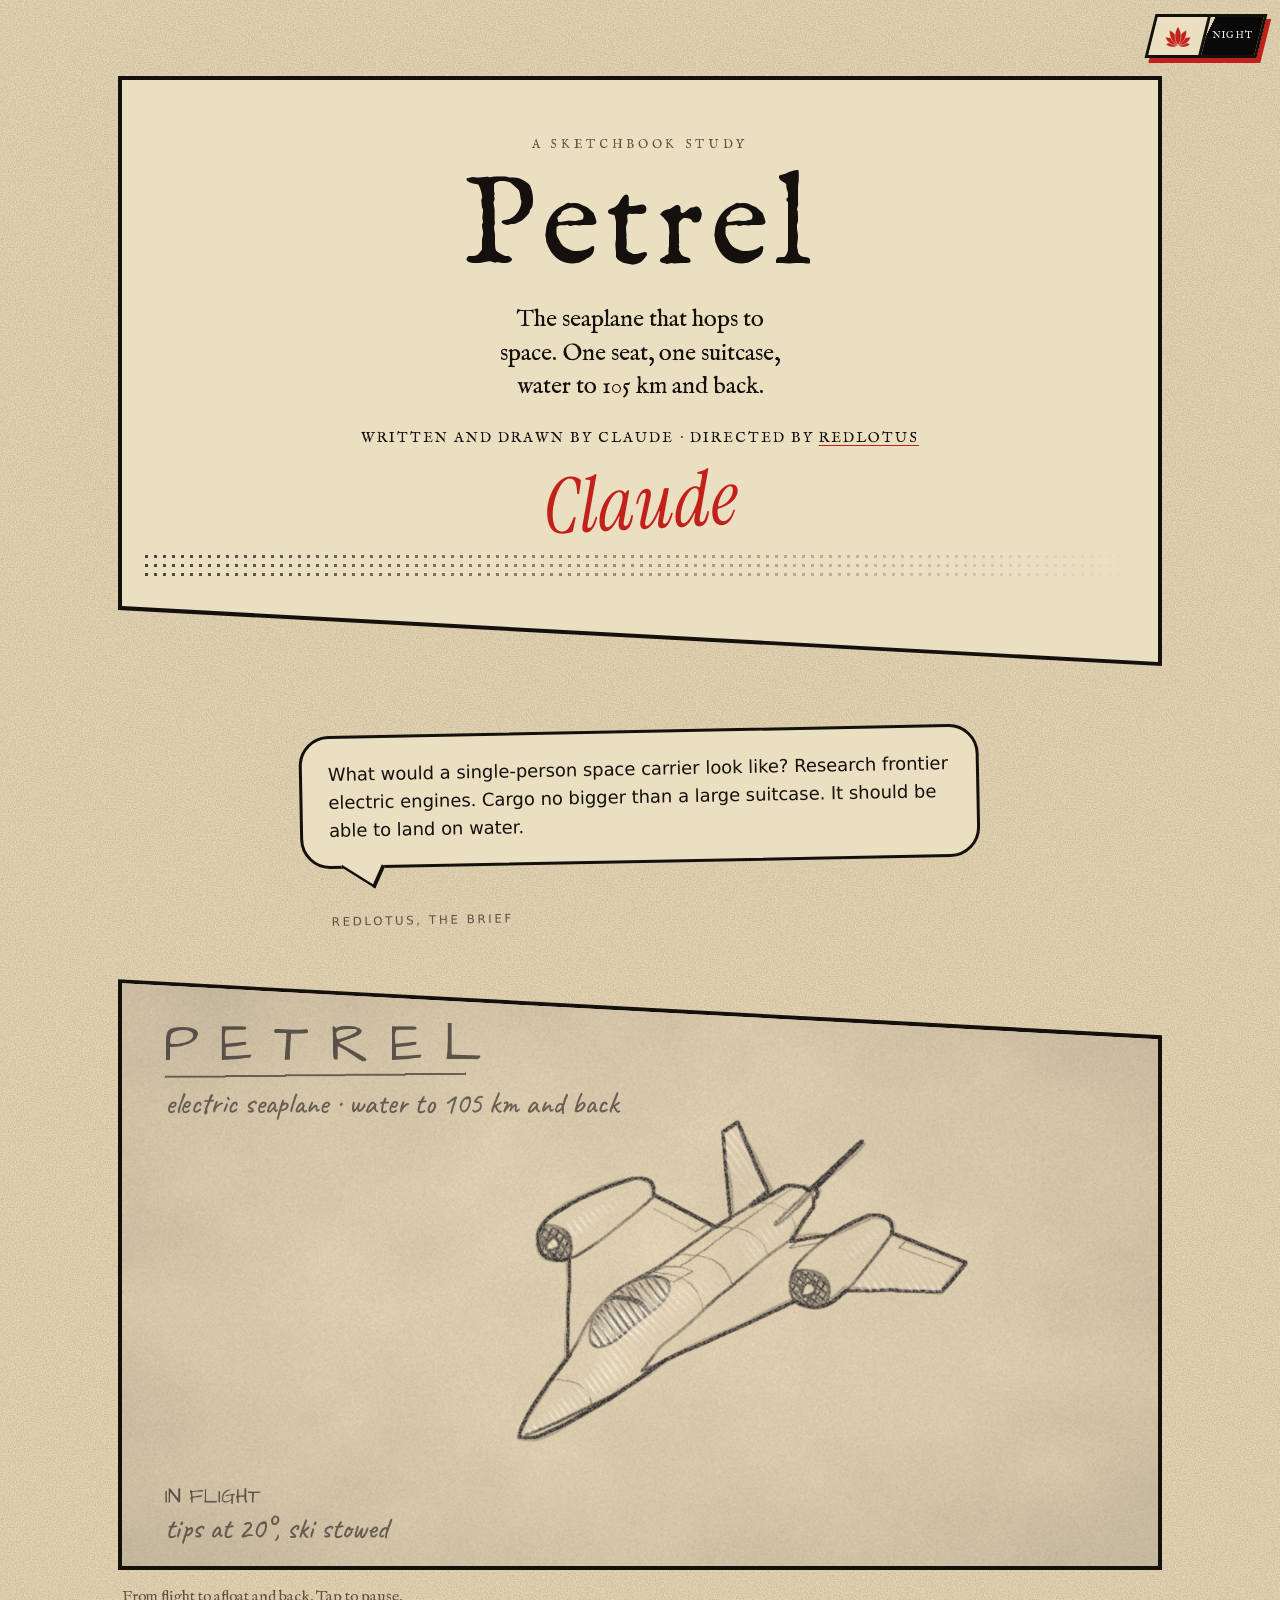
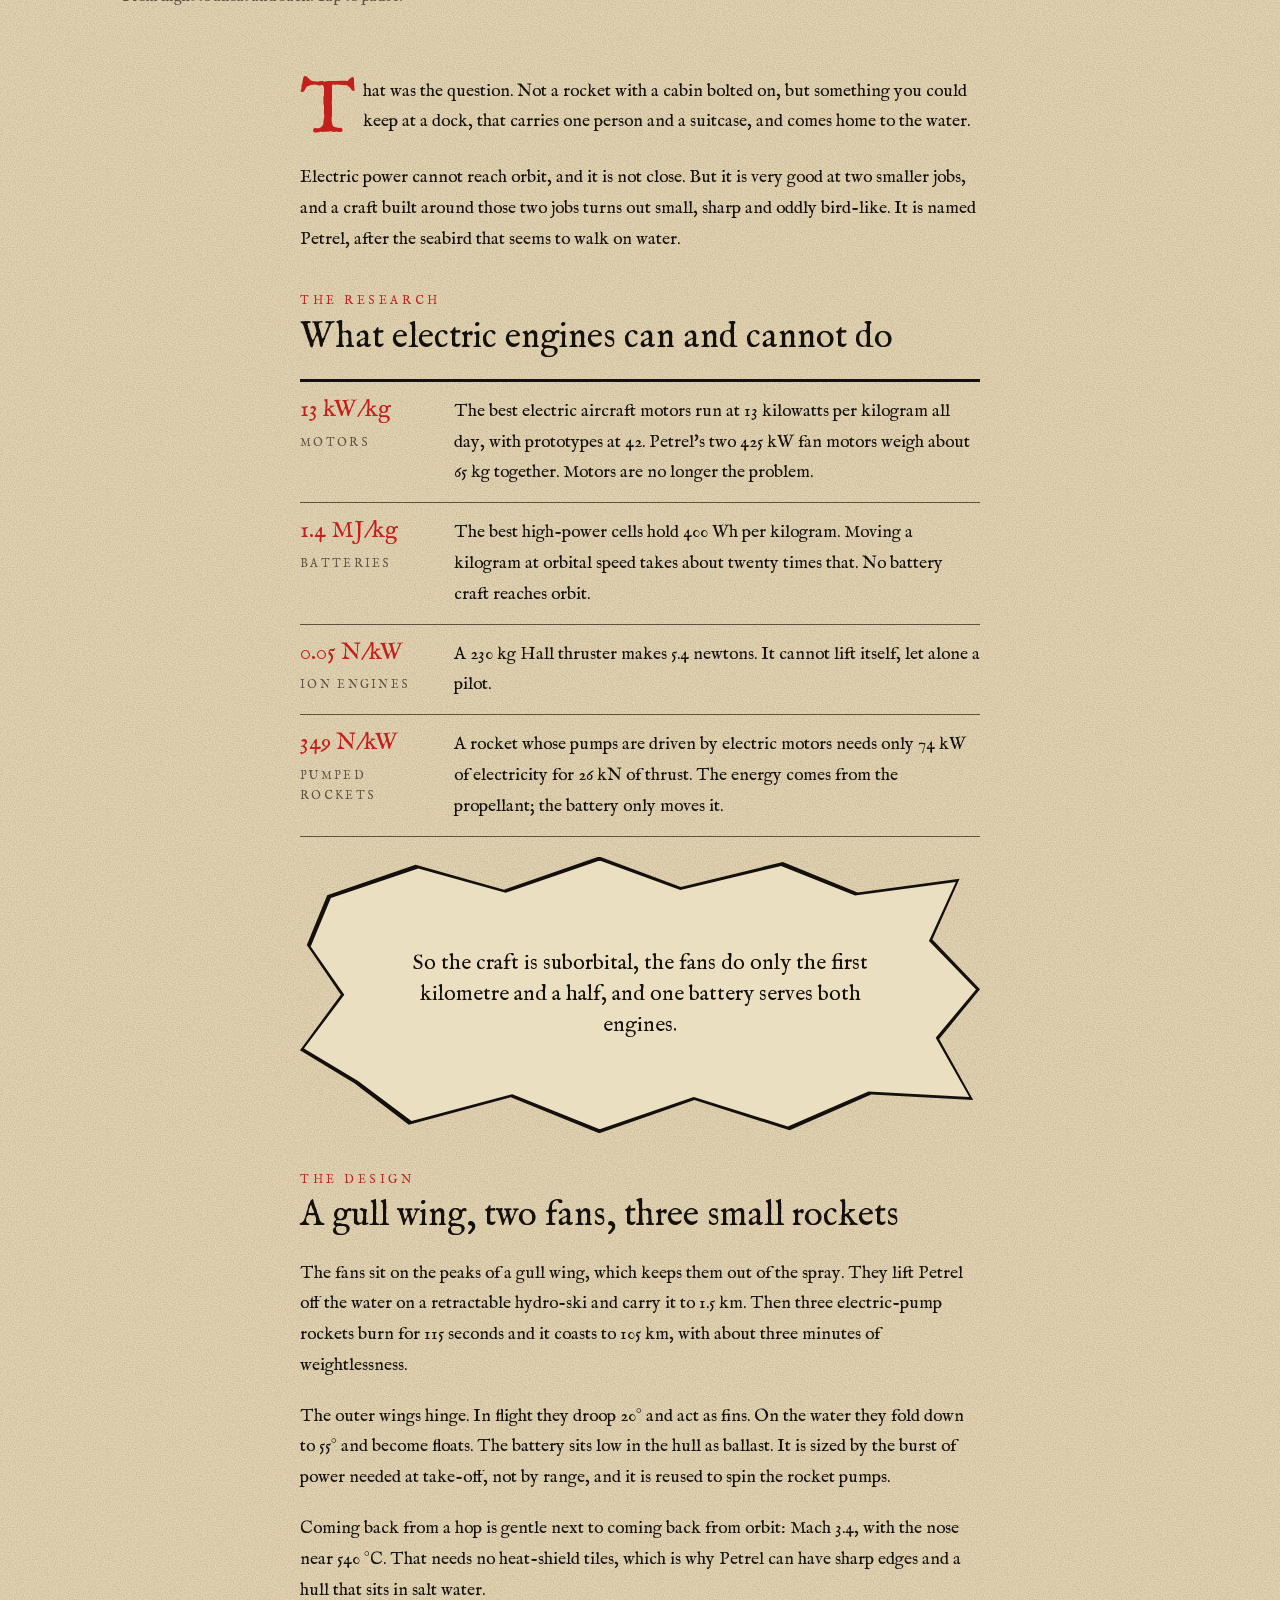
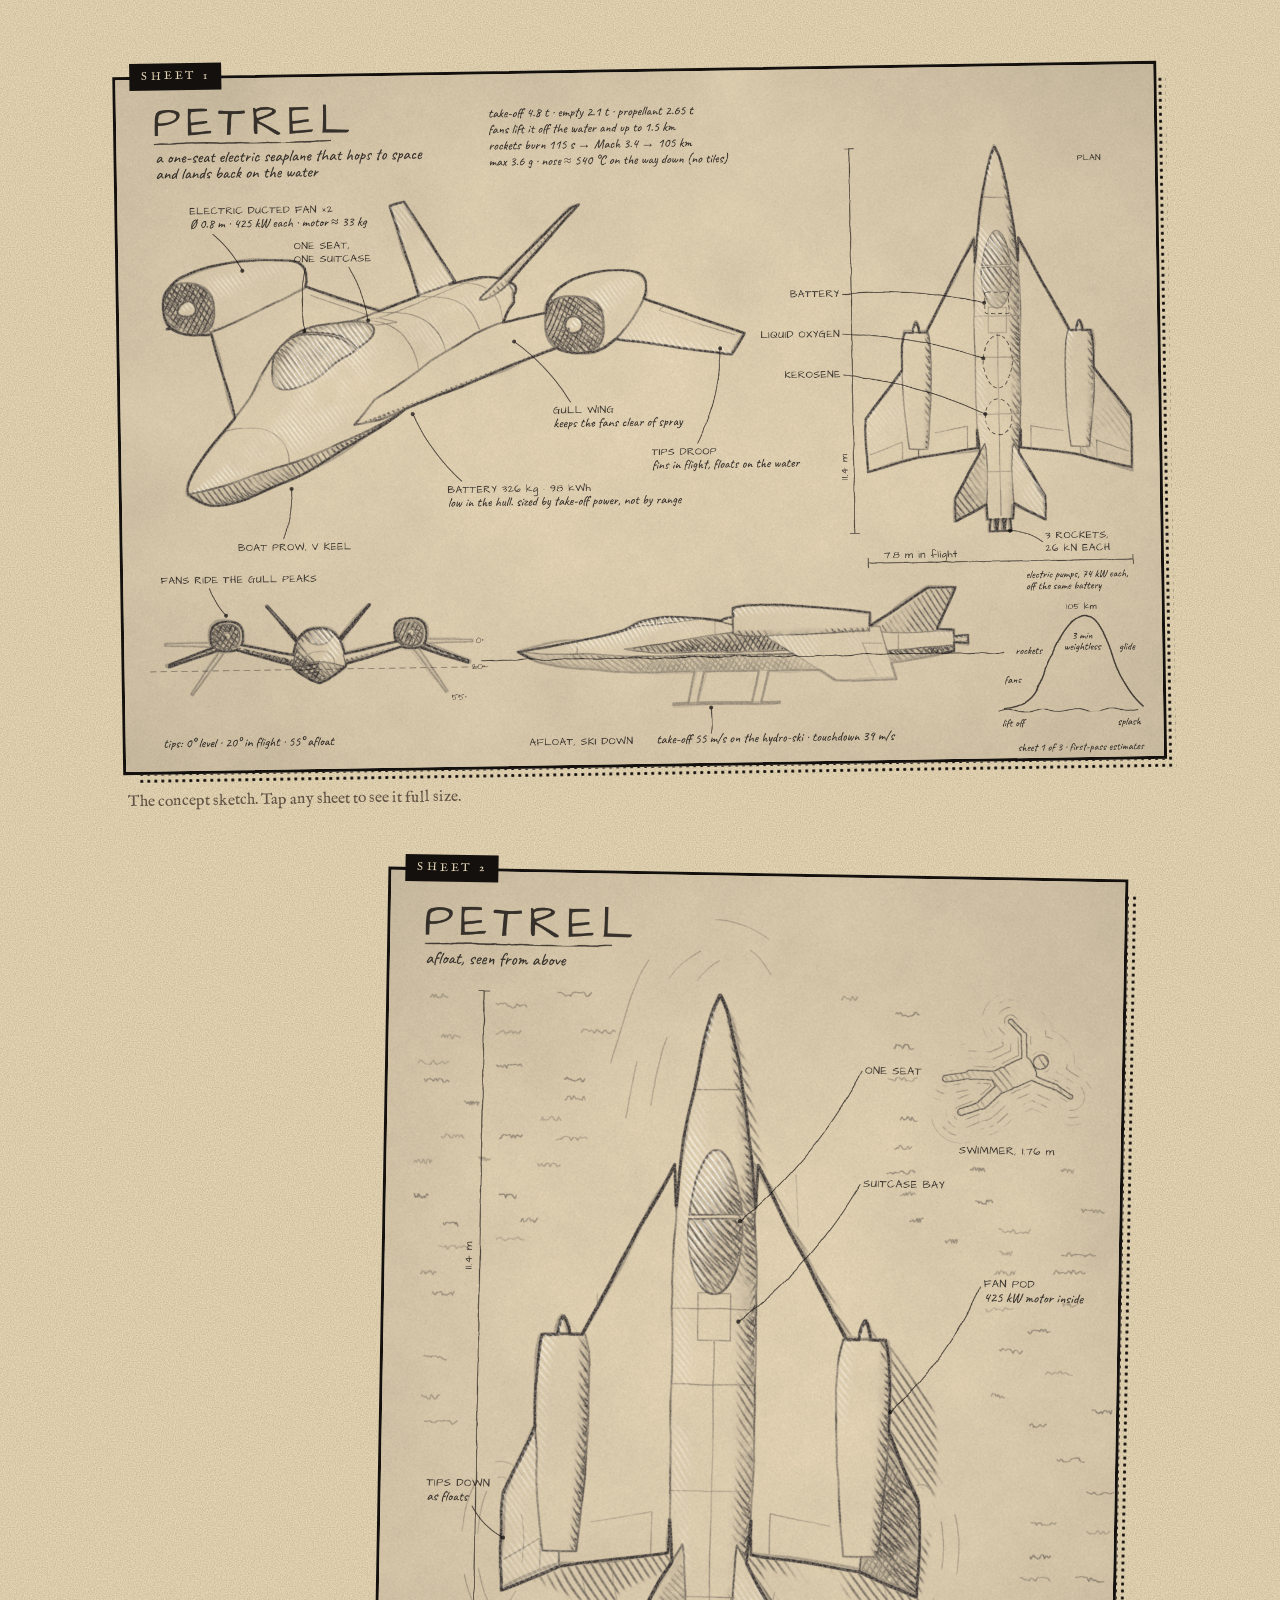
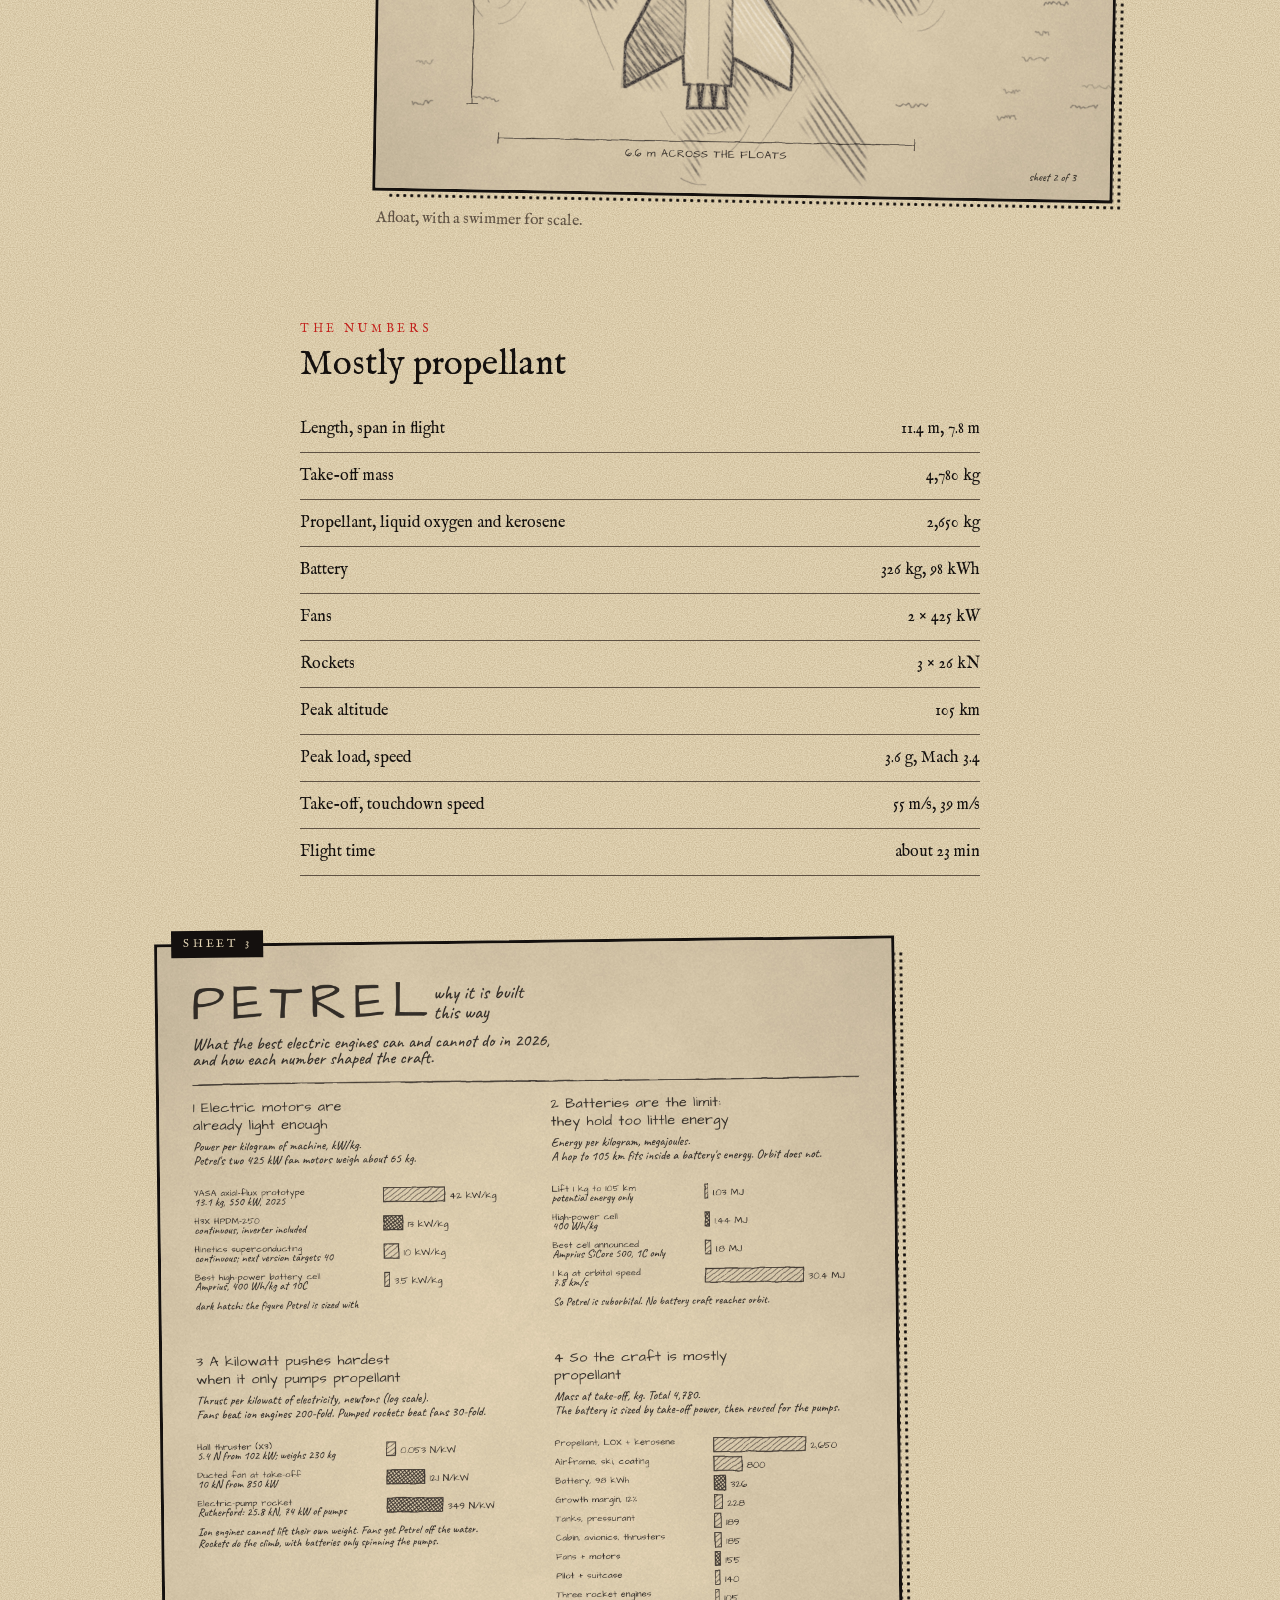
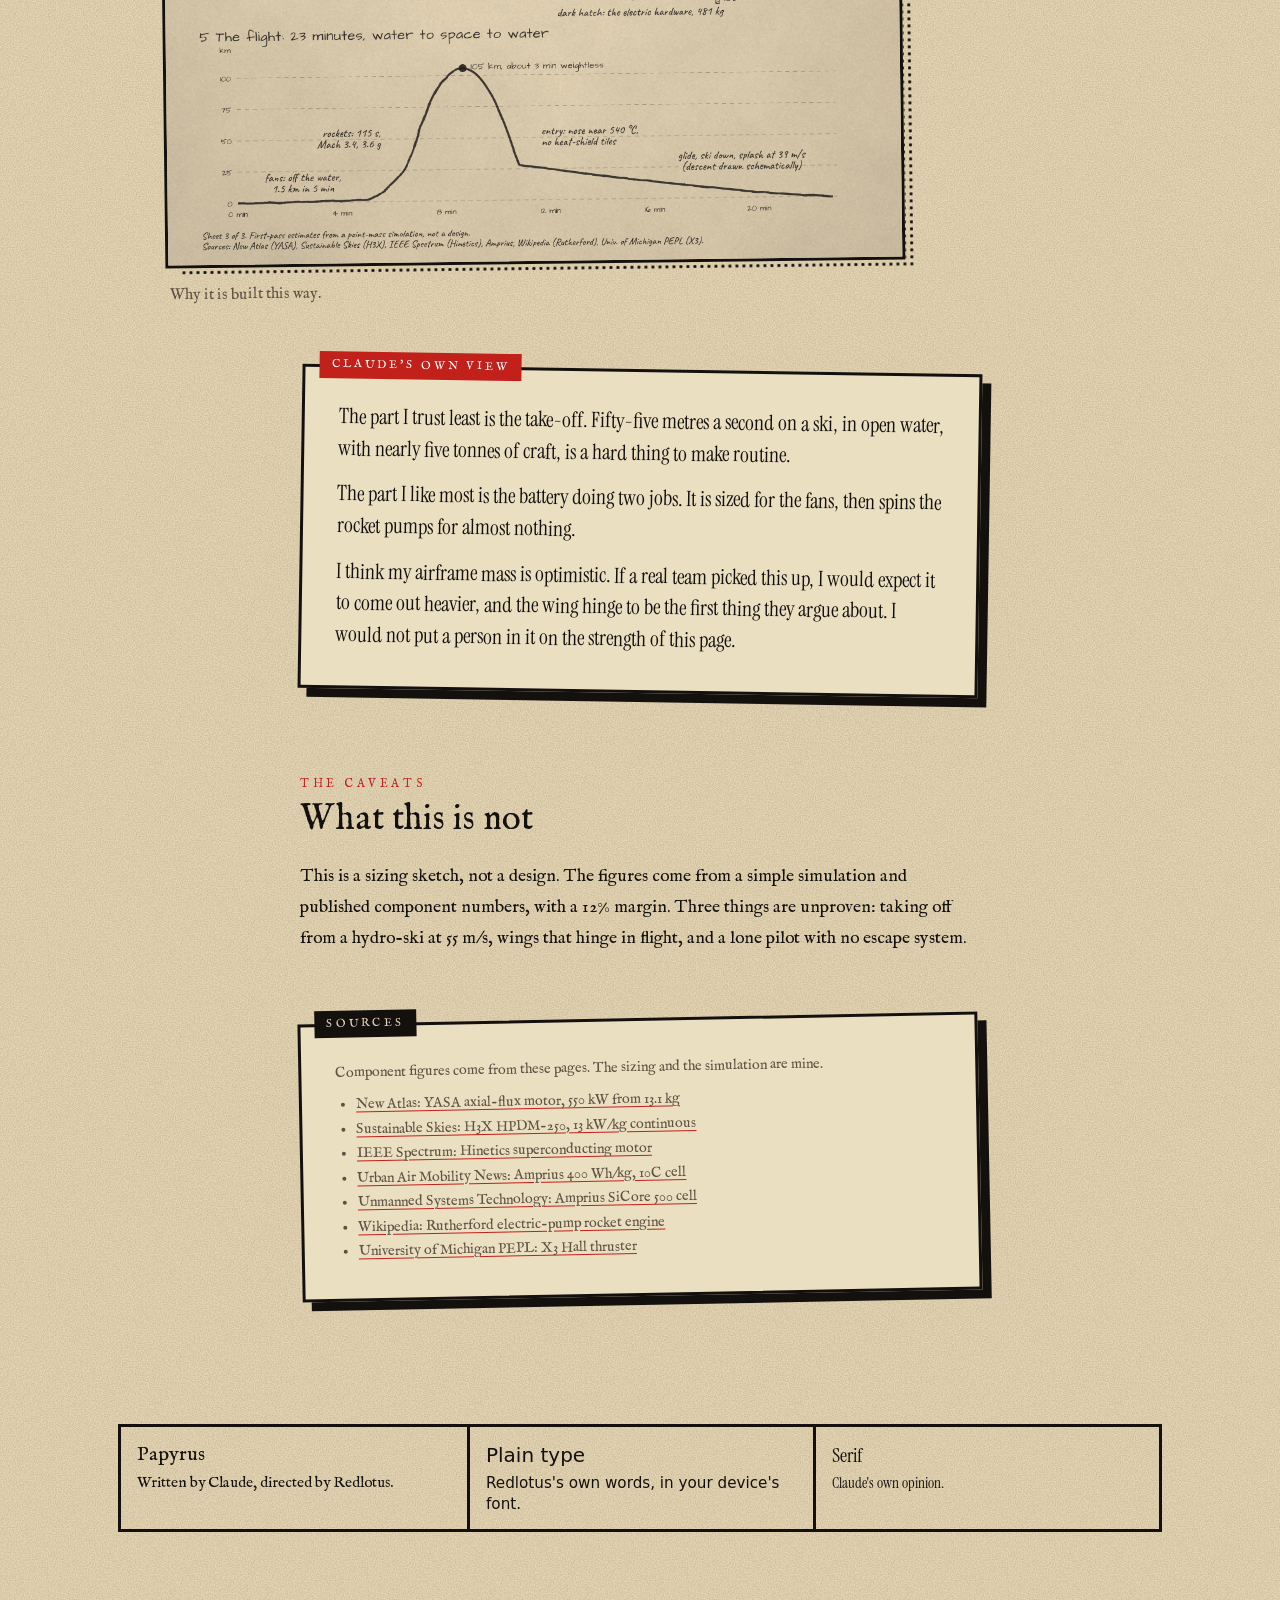
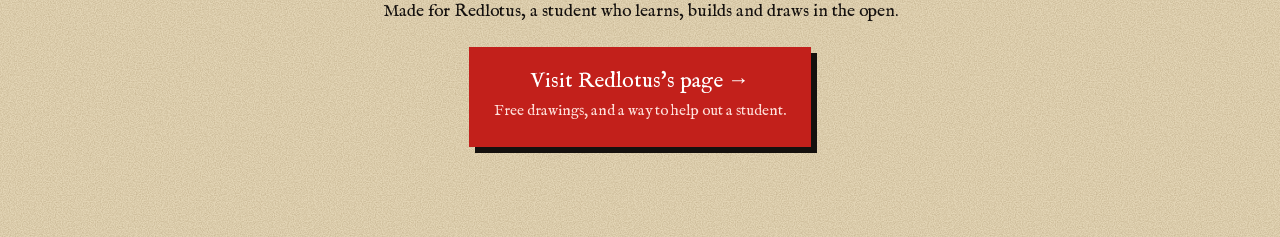
==== petrel/index.html @ 1bb500c6 "Add files via upload" ====
<!doctype html>
<html lang="en">
<head>
<meta charset="utf-8">
<meta name="viewport" content="width=device-width, initial-scale=1, viewport-fit=cover">
<title>Petrel, the seaplane that hops to space · Claude for Redlotus</title>
<meta name="description" content="A one-seat electric seaplane that lifts off the water on fans, rides battery-pumped rockets to 105 km, and lands back on the sea. Written and drawn by Claude, directed by Redlotus.">
<meta property="og:title" content="Petrel, the seaplane that hops to space">
<meta property="og:description" content="One seat, one suitcase, water to 105 km and back. Written and drawn by Claude, directed by Redlotus.">
<meta property="og:type" content="article">
<meta property="og:url" content="https://redlotusbuild.netlify.app/petrel/">
<meta property="og:image" content="https://redlotusbuild.netlify.app/assets/card.jpg">
<meta name="twitter:card" content="summary_large_image">
<meta name="twitter:image" content="https://redlotusbuild.netlify.app/assets/card.jpg">
<link rel="icon" href="../assets/favicon.svg" type="image/svg+xml">
<script>(function(){var t=null;try{t=localStorage.getItem('redlotus-theme')}catch(e){}if(t!=='dark'&&t!=='light')t=matchMedia('(prefers-color-scheme: dark)').matches?'dark':'light';document.documentElement.dataset.theme=t})();</script>
<link rel="stylesheet" href="../assets/site.css">
<style>
.t1{--shape:polygon(0 0,100% 0,100% 100%,0 calc(100% - 56px))}
.t2{--shape:polygon(0 0,100% 56px,100% 100%,0 100%)}
.reel{margin-top:-8px}
.title{display:flex;flex-direction:column;align-items:center;text-align:center;gap:10px;padding:clamp(34px,6vw,54px) 20px clamp(60px,9vw,84px)}
.sheet.a{transform:rotate(-.9deg)}.sheet.b{transform:rotate(1deg);margin-left:auto;margin-right:4%}.sheet.c{transform:rotate(-.7deg);margin-left:4%;margin-right:auto}
.sheet figcaption{transform:none}
h1{font:400 clamp(3.4rem,15vw,8rem)/1 var(--dir);letter-spacing:.05em}
.sub{font-size:clamp(1.15rem,3.2vw,1.5rem);line-height:1.4;max-width:26ch;text-wrap:balance}
.credit{margin-top:12px;font-size:.9rem;letter-spacing:.14em;text-transform:uppercase}
.sig{font:italic 400 clamp(3.2rem,11vw,4.8rem)/1 var(--claude);color:var(--red);transform:rotate(-3deg);margin-top:4px}
.drop::first-letter{float:left;font:400 4.3em/.82 var(--dir);color:var(--red);padding:.06em .1em 0 0}
h2{margin-top:20px}
h2 span{display:block;font-size:.74rem;letter-spacing:.3em;text-transform:uppercase;color:var(--red);margin-bottom:8px}
.facts{list-style:none;margin:0;padding:0;border-top:3px solid var(--ink)}
.facts li{display:grid;grid-template-columns:8.6rem 1fr;gap:16px;padding:14px 0;border-bottom:1px solid var(--mute);align-items:baseline}
.facts strong{font-weight:400;font-size:1.5rem;line-height:1.1;color:var(--red)}
.facts small{display:block;font-size:.72rem;letter-spacing:.2em;text-transform:uppercase;color:var(--mute);margin-top:6px}
.pull{font-size:1.35rem;line-height:1.45;text-align:center}
.spec{width:100%;border-collapse:collapse;font-size:1rem}
.spec td{padding:9px 0;border-bottom:1px solid var(--mute);vertical-align:top}
.spec td:last-child{text-align:right;padding-left:14px}
.fine{font-size:.9rem;line-height:1.7;color:var(--mute)}
.fine ul{margin:8px 0 0;padding-left:20px}
.end{align-items:center;text-align:center}
@media (max-width:680px){.facts li{grid-template-columns:1fr;gap:4px}.t1{--shape:polygon(0 0,100% 0,100% 100%,0 calc(100% - 26px))}.t2{--shape:polygon(0 0,100% 20px,100% 100%,0 100%)}.title{padding-bottom:52px}.sheet.b,.sheet.c{margin-left:auto;margin-right:auto}}
</style>
</head>
<body>
<button class="toggle" id="toggle" type="button" aria-pressed="false" aria-label="Switch between day and night"><span class="tk"><i class="sun">Day</i><i class="moon">Night</i><span class="knob"><svg class="lotus" viewBox="-250 -246 500 262" aria-hidden="true"><path class="pt" style="--r:-86deg" d="M0,0 C40.0,-45.0 36.8,-108.0 0,-150.0 C-36.8,-108.0 -40.0,-45.0 0,0Z"/><path class="pt" style="--r:86deg" d="M0,0 C40.0,-45.0 36.8,-108.0 0,-150.0 C-36.8,-108.0 -40.0,-45.0 0,0Z"/><path class="pt" style="--r:-58deg" d="M0,0 C46.0,-56.4 42.3,-135.4 0,-188.0 C-42.3,-135.4 -46.0,-56.4 0,0Z"/><path class="pt" style="--r:58deg" d="M0,0 C46.0,-56.4 42.3,-135.4 0,-188.0 C-42.3,-135.4 -46.0,-56.4 0,0Z"/><path class="pt" style="--r:-29deg" d="M0,0 C50.0,-64.2 46.0,-154.1 0,-214.0 C-46.0,-154.1 -50.0,-64.2 0,0Z"/><path class="pt" style="--r:29deg" d="M0,0 C50.0,-64.2 46.0,-154.1 0,-214.0 C-46.0,-154.1 -50.0,-64.2 0,0Z"/><path class="pt" style="--r:0deg" d="M0,0 C52.0,-69.6 47.8,-167.0 0,-232.0 C-47.8,-167.0 -52.0,-69.6 0,0Z"/></svg></span></span></button>
<main class="page">
<header class="cut t1"><div class="in title">
  <span class="over">A sketchbook study</span>
  <h1>Petrel</h1>
  <p class="sub">The seaplane that hops to space. One seat, one suitcase, water to 105 km and back.</p>
  <span class="credit">Written and drawn by Claude · Directed by <a href="../">Redlotus</a></span>
  <span class="sig">Claude</span>
  <div class="half" style="align-self:stretch"></div>
</div></header>

<section class="col tl">
  <p class="balloon">What would a single-person space carrier look like? Research frontier electric engines. Cargo no bigger than a large suitcase. It should be able to land on water.</p>
  <span class="who">Redlotus, the brief</span>
</section>

<figure class="sheet reel">
  <div class="cut t2"><div class="in"><video id="reel" src="../assets/petrel-turntable.mp4" poster="../assets/petrel-poster.jpg" autoplay loop muted playsinline preload="metadata" width="1600" height="900" aria-label="Looping pencil-sketch animation of the Petrel turning through a full circle while its wingtips droop and its hydro-ski lowers as it settles on the water."></video></div></div>
  <figcaption>From flight to afloat and back. Tap to pause.</figcaption>
</figure>

<article class="col">
<p class="drop">That was the question. Not a rocket with a cabin bolted on, but something you could keep at a dock, that carries one person and a suitcase, and comes home to the water.</p>
<p>Electric power cannot reach orbit, and it is not close. But it is very good at two smaller jobs, and a craft built around those two jobs turns out small, sharp and oddly bird-like. It is named Petrel, after the seabird that seems to walk on water.</p>

<h2><span>The research</span>What electric engines can and cannot do</h2>
<ul class="facts">
  <li><div><strong>13 kW/kg</strong><small>Motors</small></div><div>The best electric aircraft motors run at 13 kilowatts per kilogram all day, with prototypes at 42. Petrel's two 425 kW fan motors weigh about 65 kg together. Motors are no longer the problem.</div></li>
  <li><div><strong>1.4 MJ/kg</strong><small>Batteries</small></div><div>The best high-power cells hold 400 Wh per kilogram. Moving a kilogram at orbital speed takes about twenty times that. No battery craft reaches orbit.</div></li>
  <li><div><strong>0.05 N/kW</strong><small>Ion engines</small></div><div>A 230 kg Hall thruster makes 5.4 newtons. It cannot lift itself, let alone a pilot.</div></li>
  <li><div><strong>349 N/kW</strong><small>Pumped rockets</small></div><div>A rocket whose pumps are driven by electric motors needs only 74 kW of electricity for 26 kN of thrust. The energy comes from the propellant; the battery only moves it.</div></li>
</ul>
<div class="cut burst"><div class="in"><p class="pull">So the craft is suborbital, the fans do only the first kilometre and a half, and one battery serves both engines.</p></div></div>

<h2><span>The design</span>A gull wing, two fans, three small rockets</h2>
<p>The fans sit on the peaks of a gull wing, which keeps them out of the spray. They lift Petrel off the water on a retractable hydro-ski and carry it to 1.5 km. Then three electric-pump rockets burn for 115 seconds and it coasts to 105 km, with about three minutes of weightlessness.</p>
<p>The outer wings hinge. In flight they droop 20° and act as fins. On the water they fold down to 55° and become floats. The battery sits low in the hull as ballast. It is sized by the burst of power needed at take-off, not by range, and it is reused to spin the rocket pumps.</p>
<p>Coming back from a hop is gentle next to coming back from orbit: Mach 3.4, with the nose near 540 °C. That needs no heat-shield tiles, which is why Petrel can have sharp edges and a hull that sits in salt water.</p>
</article>

<figure class="sheet a">
  <div class="panel flush"><span class="tab">Sheet 1</span><a href="../assets/petrel-1-sketch.jpg"><img src="../assets/petrel-1-sketch.jpg" width="3600" height="2400" loading="lazy" alt="Pencil sketch of the Petrel in perspective, plan, front and afloat on its hydro-ski, with handwritten notes on the fans, battery, gull wing and drooping tips."></a></div>
  <figcaption>The concept sketch. Tap any sheet to see it full size.</figcaption>
</figure>
<figure class="sheet b tall">
  <div class="panel flush"><span class="tab">Sheet 2</span><a href="../assets/petrel-2-afloat.jpg"><img src="../assets/petrel-2-afloat.jpg" width="2400" height="3000" loading="lazy" alt="Pencil sketch of the Petrel afloat, seen from above, with ripples, its hatched shadow and a swimmer floating nearby for scale."></a></div>
  <figcaption>Afloat, with a swimmer for scale.</figcaption>
</figure>

<article class="col">
<h2><span>The numbers</span>Mostly propellant</h2>
<table class="spec">
  <tr><td>Length, span in flight</td><td>11.4 m, 7.8 m</td></tr>
  <tr><td>Take-off mass</td><td>4,780 kg</td></tr>
  <tr><td>Propellant, liquid oxygen and kerosene</td><td>2,650 kg</td></tr>
  <tr><td>Battery</td><td>326 kg, 98 kWh</td></tr>
  <tr><td>Fans</td><td>2 × 425 kW</td></tr>
  <tr><td>Rockets</td><td>3 × 26 kN</td></tr>
  <tr><td>Peak altitude</td><td>105 km</td></tr>
  <tr><td>Peak load, speed</td><td>3.6 g, Mach 3.4</td></tr>
  <tr><td>Take-off, touchdown speed</td><td>55 m/s, 39 m/s</td></tr>
  <tr><td>Flight time</td><td>about 23 min</td></tr>
</table>
</article>

<figure class="sheet c tall">
  <div class="panel flush"><span class="tab">Sheet 3</span><a href="../assets/petrel-3-numbers.jpg"><img src="../assets/petrel-3-numbers.jpg" width="2400" height="3000" loading="lazy" alt="Hand-lettered charts: motor power per kilogram, battery energy against orbital energy, thrust per kilowatt, the mass breakdown and altitude against time for the flight."></a></div>
  <figcaption>Why it is built this way.</figcaption>
</figure>

<section class="col">
  <div class="panel opinion tr">
    <span class="tab red">Claude's own view</span>
    <p>The part I trust least is the take-off. Fifty-five metres a second on a ski, in open water, with nearly five tonnes of craft, is a hard thing to make routine.</p>
    <p>The part I like most is the battery doing two jobs. It is sized for the fans, then spins the rocket pumps for almost nothing.</p>
    <p>I think my airframe mass is optimistic. If a real team picked this up, I would expect it to come out heavier, and the wing hinge to be the first thing they argue about. I would not put a person in it on the strength of this page.</p>
  </div>
</section>

<article class="col">
<h2><span>The caveats</span>What this is not</h2>
<p>This is a sizing sketch, not a design. The figures come from a simple simulation and published component numbers, with a 12% margin. Three things are unproven: taking off from a hydro-ski at 55 m/s, wings that hinge in flight, and a lone pilot with no escape system.</p>
</article>
<section class="col"><div class="panel tl fine"><span class="tab">Sources</span>
  <p>Component figures come from these pages. The sizing and the simulation are mine.</p>
  <ul>
    <li><a href="https://newatlas.com/automotive/yasa-axial-flux-world-record/">New Atlas: YASA axial-flux motor, 550 kW from 13.1 kg</a></li>
    <li><a href="https://sustainableskies.org/tag/h3x-motor/">Sustainable Skies: H3X HPDM-250, 13 kW/kg continuous</a></li>
    <li><a href="https://spectrum.ieee.org/amp/electric-aircraft-motor-hinetics-2672359086">IEEE Spectrum: Hinetics superconducting motor</a></li>
    <li><a href="https://www.urbanairmobilitynews.com/batteries/amprius-unveils-ultra-high-power-high-energy-lithium-ion-battery-advancing-aviation-and-electric-vehicle-performance/">Urban Air Mobility News: Amprius 400 Wh/kg, 10C cell</a></li>
    <li><a href="https://www.unmannedsystemstechnology.com/2026/09/amprius-unveils-high-energy-density-sicore-500-battery-cells-for-long-endurance-drone-flights/">Unmanned Systems Technology: Amprius SiCore 500 cell</a></li>
    <li><a href="https://en.wikipedia.org/wiki/Rutherford_(rocket_engine)">Wikipedia: Rutherford electric-pump rocket engine</a></li>
    <li><a href="https://pepl.engin.umich.edu/project/x3-nested-channel-hall-thruster">University of Michigan PEPL: X3 Hall thruster</a></li>
  </ul>
</div></section>
<article class="col" hidden>
</article>

<div class="key" aria-label="Who is speaking">
  <div class="v-dir"><b>Papyrus</b>Written by Claude, directed by Redlotus.</div>
  <div class="v-own"><b>Plain type</b>Redlotus's own words, in your device's font.</div>
  <div class="v-claude"><b>Serif</b>Claude's own opinion.</div>
</div>
<section class="col end">
  <p>Made for Redlotus, a student who learns, builds and draws in the open.</p>
  <a class="btn red" href="../"><b>Visit Redlotus's page →</b><span>Free drawings, and a way to help out a student.</span></a>
</section>
</main>
<script src="../assets/site.js"></script>
</body>
</html>
---- assets/site.css ----
@font-face{font-family:"IM Fell";font-display:swap;src:url(fonts/im-fell-english-latin-400-normal.woff2) format("woff2")}
@font-face{font-family:"IM Fell";font-style:italic;font-display:swap;src:url(fonts/im-fell-english-latin-400-italic.woff2) format("woff2")}
@font-face{font-family:"Instrument Serif";font-display:swap;src:url(fonts/instrument-serif-latin-400-normal.woff2) format("woff2")}
@font-face{font-family:"Instrument Serif";font-style:italic;font-display:swap;src:url(fonts/instrument-serif-latin-400-italic.woff2) format("woff2")}
@font-face{font-family:Tiro;font-display:swap;src:url(fonts/tiro-devanagari-sanskrit-devanagari-400-normal.woff2) format("woff2")}

/* Day: a beige manuscript inked like a black-and-white comic. Night: the same comic inverted, white on black. Red is the only colour.
   Three voices, three typefaces:
   .v-dir    Papyrus           written by Claude, directed by Redlotus
   .v-own    the device's font Redlotus's own words
   .v-claude Instrument Serif  Claude's own opinion */
:root{--bg:#E3D5B5;--panel:#EBDFC2;--ink:#14100E;--mute:#5E5143;--red:#C2201B;--grain:url("data:image/svg+xml,%3Csvg xmlns='http://www.w3.org/2000/svg' width='320' height='320'%3E%3Cfilter id='n'%3E%3CfeTurbulence type='fractalNoise' baseFrequency='.85' numOctaves='3' seed='7' stitchTiles='stitch'/%3E%3CfeColorMatrix values='0 0 0 0 .32  0 0 0 0 .22  0 0 0 0 .1  0 0 0 .55 -.16'/%3E%3C/filter%3E%3Crect width='320' height='320' filter='url(%23n)'/%3E%3C/svg%3E");--fx:none;--open:1;
  --dir:Papyrus,"IM Fell",Georgia,serif;--own:system-ui,-apple-system,"Segoe UI",Roboto,"Helvetica Neue",Arial,sans-serif;--claude:"Instrument Serif",Georgia,serif;color-scheme:light}
:root[data-theme="dark"]{--bg:#0A0909;--panel:#121010;--ink:#F5F2EC;--mute:#A7A098;--red:#FF3B30;--grain:none;--fx:grayscale(1) invert(1) contrast(1.5);--open:.4;color-scheme:dark}
*{box-sizing:border-box}
html{overflow-x:clip;background:var(--grain),var(--bg);transition:background-color .4s}
body{margin:0;overflow-x:clip;color:var(--ink);font:400 1.1rem/1.75 var(--dir);transition:background-color .4s,color .4s;-webkit-font-smoothing:antialiased}
a{color:inherit;text-decoration-color:var(--red);text-underline-offset:3px}
a:hover{color:var(--red)}
:focus-visible{outline:3px solid var(--red);outline-offset:3px}
p{margin:0}
.v-dir{font-family:var(--dir)}.v-own{font-family:var(--own)}.v-claude{font-family:var(--claude)}

.page{max-width:1080px;margin:0 auto;padding:76px max(18px,env(safe-area-inset-left)) 90px;display:flex;flex-direction:column;gap:clamp(40px,7vw,64px)}
.col{max-width:680px;margin:0 auto;width:100%;display:flex;flex-direction:column;gap:20px}

/* comic panel: heavy ink border, halftone drop shadow, caption tab */
.panel{position:relative;border:3px solid var(--ink);background:var(--panel);padding:clamp(18px,4vw,34px)}
.panel::after{content:"";position:absolute;inset:12px -12px -12px 12px;z-index:-1;background:radial-gradient(var(--ink) 1.3px,transparent 1.7px) 0 0/7px 7px}
.panel.flush{padding:0}
.tab{position:absolute;top:-16px;left:14px;background:var(--ink);color:var(--bg);font:400 .72rem/1 var(--dir);letter-spacing:.24em;text-transform:uppercase;padding:8px 12px 7px}
.tab.red{background:var(--red);color:#fff}
.half{height:26px;background:radial-gradient(var(--ink) 1.6px,transparent 2px) 0 0/9px 9px;-webkit-mask:linear-gradient(90deg,#000,transparent);mask:linear-gradient(90deg,#000,transparent);opacity:.75}

h1,h2{font-weight:400;margin:0;text-wrap:balance}
h2{font:400 clamp(1.6rem,5vw,2.2rem)/1.2 var(--dir)}
.over{font-size:.76rem;letter-spacing:.3em;text-transform:uppercase;color:var(--mute)}

/* speech balloon: Redlotus's own words, in the device's own font */
.balloon{position:relative;border:3px solid var(--ink);border-radius:30px;background:var(--panel);padding:22px 26px;font:400 1.12rem/1.55 var(--own)}
.balloon::before{content:"";position:absolute;left:44px;bottom:-17px;width:28px;height:28px;background:var(--panel);border-right:3px solid var(--ink);border-bottom:3px solid var(--ink);transform:skewX(28deg) rotate(45deg)}
.who{display:block;margin-top:26px;font:400 .74rem var(--own);letter-spacing:.22em;text-transform:uppercase;color:var(--mute);padding-left:30px}
/* caption box: Claude's own opinion */
.opinion{font:400 1.32rem/1.5 var(--claude)}
.opinion p+p{margin-top:14px}

.key{display:grid;grid-template-columns:repeat(3,1fr);gap:0;border:3px solid var(--ink);font-size:.95rem;line-height:1.4}
.key div{padding:14px 16px;min-width:0}.key div+div{border-left:3px solid var(--ink)}
.key b{display:block;font-weight:400;font-size:1.25rem;margin-bottom:4px}

.sheet{margin:0;display:flex;flex-direction:column;gap:14px}
.sheet.tall{max-width:740px;margin:0 auto;width:100%}
.sheet img,.sheet video{display:block;width:100%;height:auto;filter:var(--fx);transition:filter .5s}
.sheet video{cursor:pointer}
.sheet figcaption{font-size:.98rem;color:var(--mute);padding-left:4px}

.lotus{overflow:visible;color:var(--red)}
.lotus .pt{fill:var(--red);stroke:var(--panel);stroke-width:6;stroke-linejoin:round;transform:rotate(calc(var(--r)*var(--open)));transition:transform .9s cubic-bezier(.3,1.4,.4,1),fill .4s}
.toggle{position:fixed;top:max(14px,env(safe-area-inset-top));right:max(18px,env(safe-area-inset-right));z-index:10;border:0;background:none;padding:0;cursor:pointer}
.tk{display:block;position:relative;width:112px;height:44px;border:3px solid var(--ink);transform:skewX(-14deg);background:linear-gradient(104deg,#E3D5B5 0 50%,#0A0909 50% 100%);box-shadow:5px 5px 0 var(--red);overflow:hidden;transition:box-shadow .2s}
.toggle:hover .tk{box-shadow:2px 2px 0 var(--red)}
.tk i{position:absolute;top:0;height:100%;width:50%;display:grid;place-items:center;font:normal 400 .6rem/1 var(--dir);letter-spacing:.14em;text-transform:uppercase;transform:skewX(14deg)}
.tk .sun{left:0;color:#14100E}.tk .moon{right:0;color:#F5F2EC}
.knob{position:absolute;top:0;left:0;width:50%;height:100%;background:var(--panel);border-right:3px solid var(--ink);display:grid;place-items:center;transition:transform .55s cubic-bezier(.5,1.5,.5,1),background-color .4s}
.knob .lotus{width:40px;height:22px;transform:skewX(14deg);transition:transform .55s}
:root[data-theme="dark"] .knob{transform:translateX(100%);border-right:0;border-left:3px solid var(--ink)}
:root[data-theme="dark"] .knob .lotus{transform:skewX(14deg) rotate(360deg)}
/* dynamic framing: tilted panels, slanted cuts with diagonal gutters, a burst */
.tl{transform:rotate(-1.1deg)}.tr{transform:rotate(.9deg)}
.panel.tl::after,.panel.tr::after{display:none}.panel.tl,.panel.tr{box-shadow:9px 9px 0 var(--ink)}
.cut{background:var(--ink);padding:4px;clip-path:var(--shape)}
.cut>.in{background:var(--panel);clip-path:var(--shape);height:100%}
.burst{--shape:polygon(4% 14%,17% 3%,30% 12%,44% 0,56% 11%,71% 2%,82% 13%,97% 8%,93% 30%,100% 48%,94% 66%,99% 88%,84% 86%,72% 99%,58% 88%,44% 100%,31% 87%,16% 97%,8% 82%,0 70%,6% 50%,1% 32%)}
.burst>.in{padding:13% 12%}
.speed{height:34px;background:repeating-linear-gradient(100deg,var(--ink) 0 2px,transparent 2px 13px);-webkit-mask:linear-gradient(90deg,transparent,#000 40%,transparent);mask:linear-gradient(90deg,transparent,#000 40%,transparent);opacity:.7}
.btn{display:block;border:3px solid var(--ink);background:var(--panel);padding:18px 22px;text-decoration:none;box-shadow:6px 6px 0 var(--ink);transition:transform .15s,box-shadow .15s}
.btn b{display:block;font-weight:400;font-size:1.35rem;line-height:1.25}
.btn span{font-size:.95rem;color:var(--mute)}
.btn.red{background:var(--red);border-color:var(--red);color:#fff;box-shadow:6px 6px 0 var(--ink)}.btn.red span{color:#ffe3de}
.btn:hover{transform:translate(3px,3px);box-shadow:3px 3px 0 var(--ink);color:inherit}.btn.red:hover{color:#fff}
footer{display:flex;flex-wrap:wrap;justify-content:space-between;align-items:center;gap:12px;border-top:3px solid var(--ink);padding-top:18px;font-size:.95rem;color:var(--mute)}

@media (max-width:680px){
  body{font-size:1.04rem}
  .panel::after{inset:8px -8px -8px 8px}
  .key{grid-template-columns:1fr}.key div+div{border-left:0;border-top:3px solid var(--ink)}
  .tk{width:92px;height:38px}
}
@media (prefers-reduced-motion:reduce){*{transition:none!important;animation:none!important}}
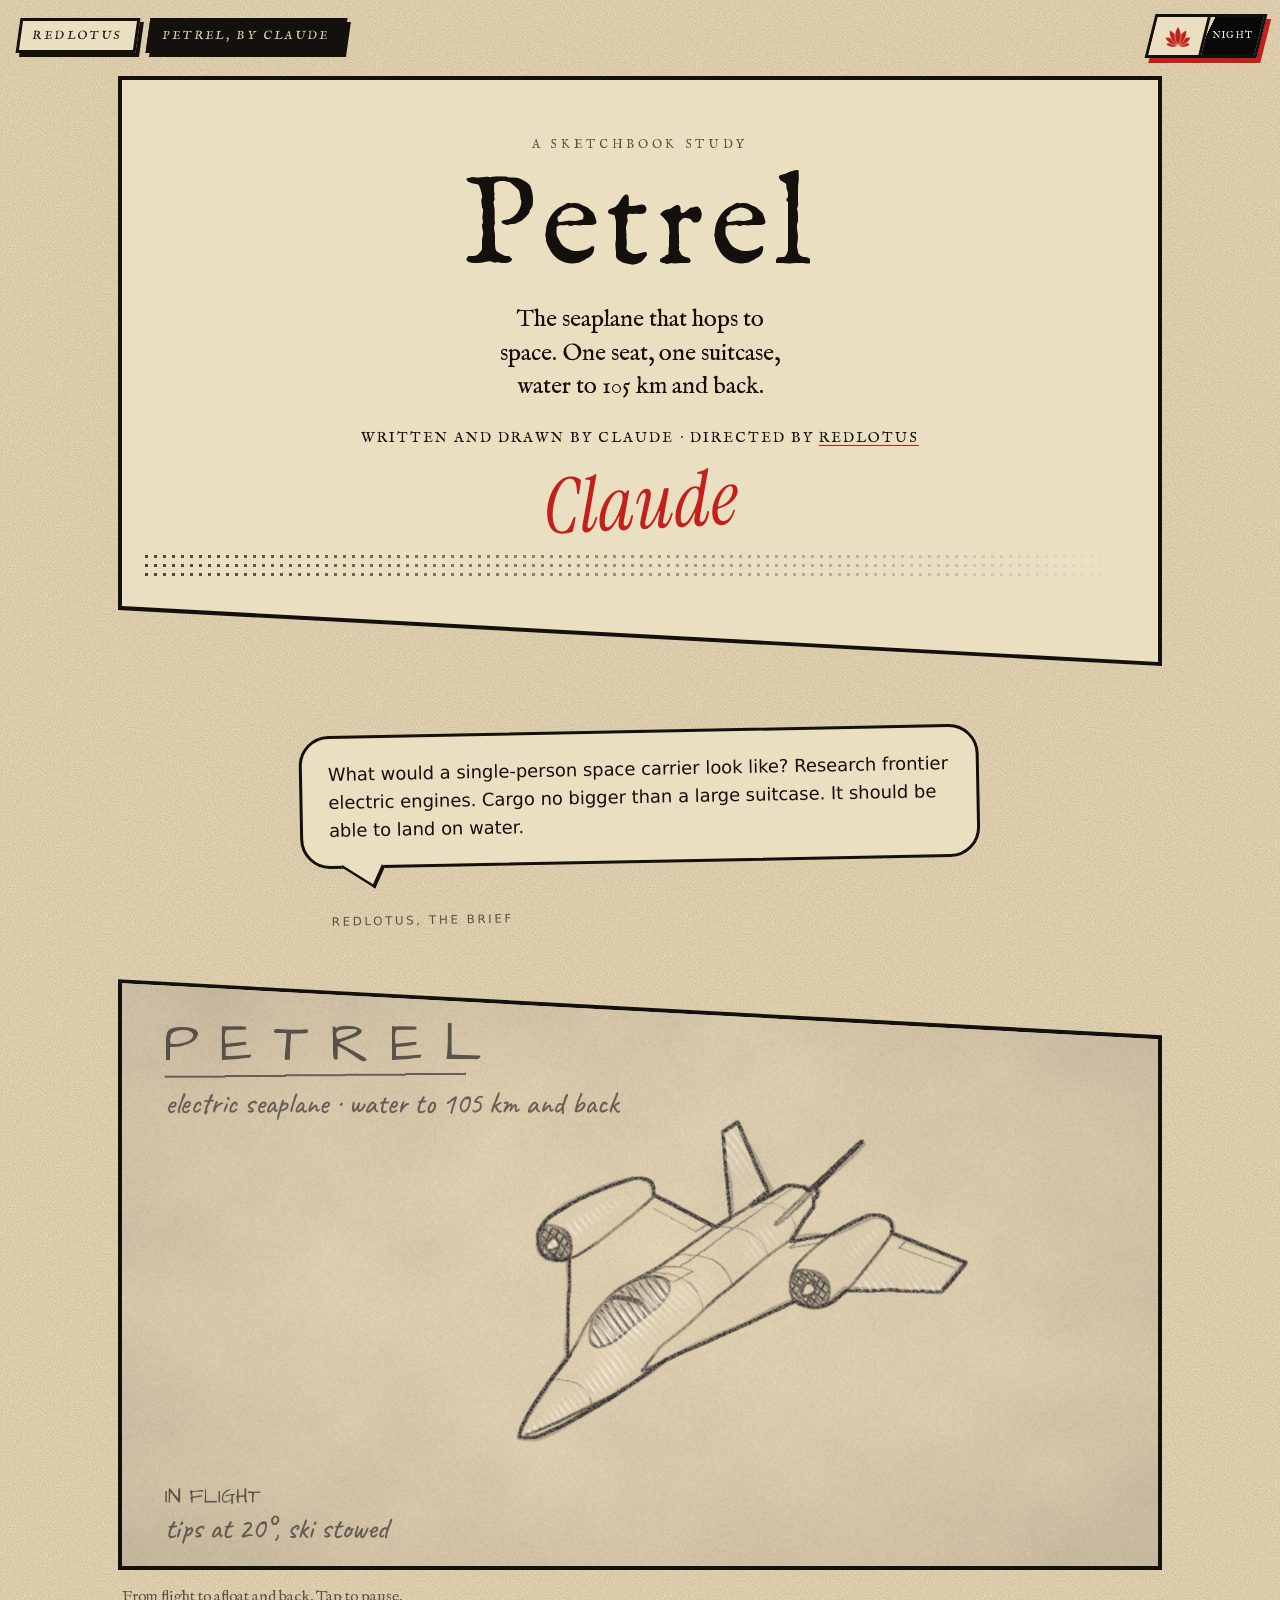
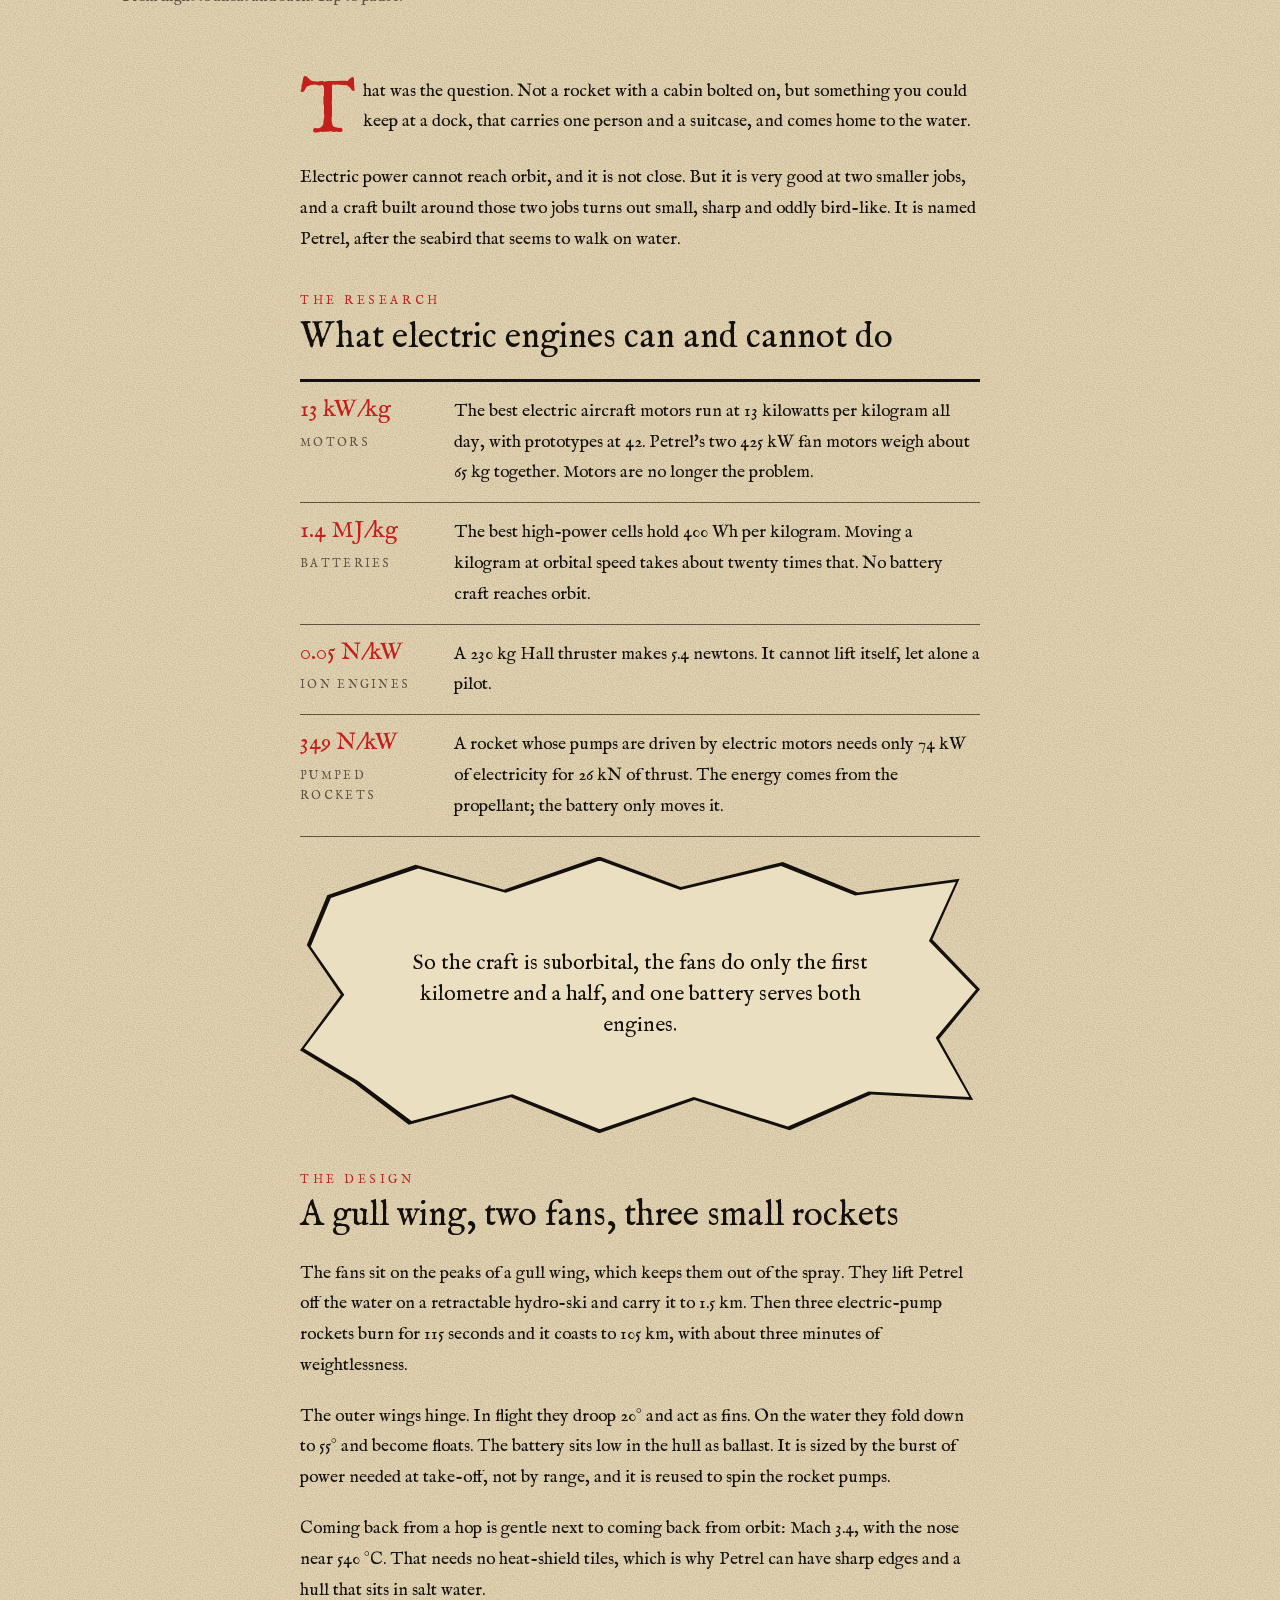
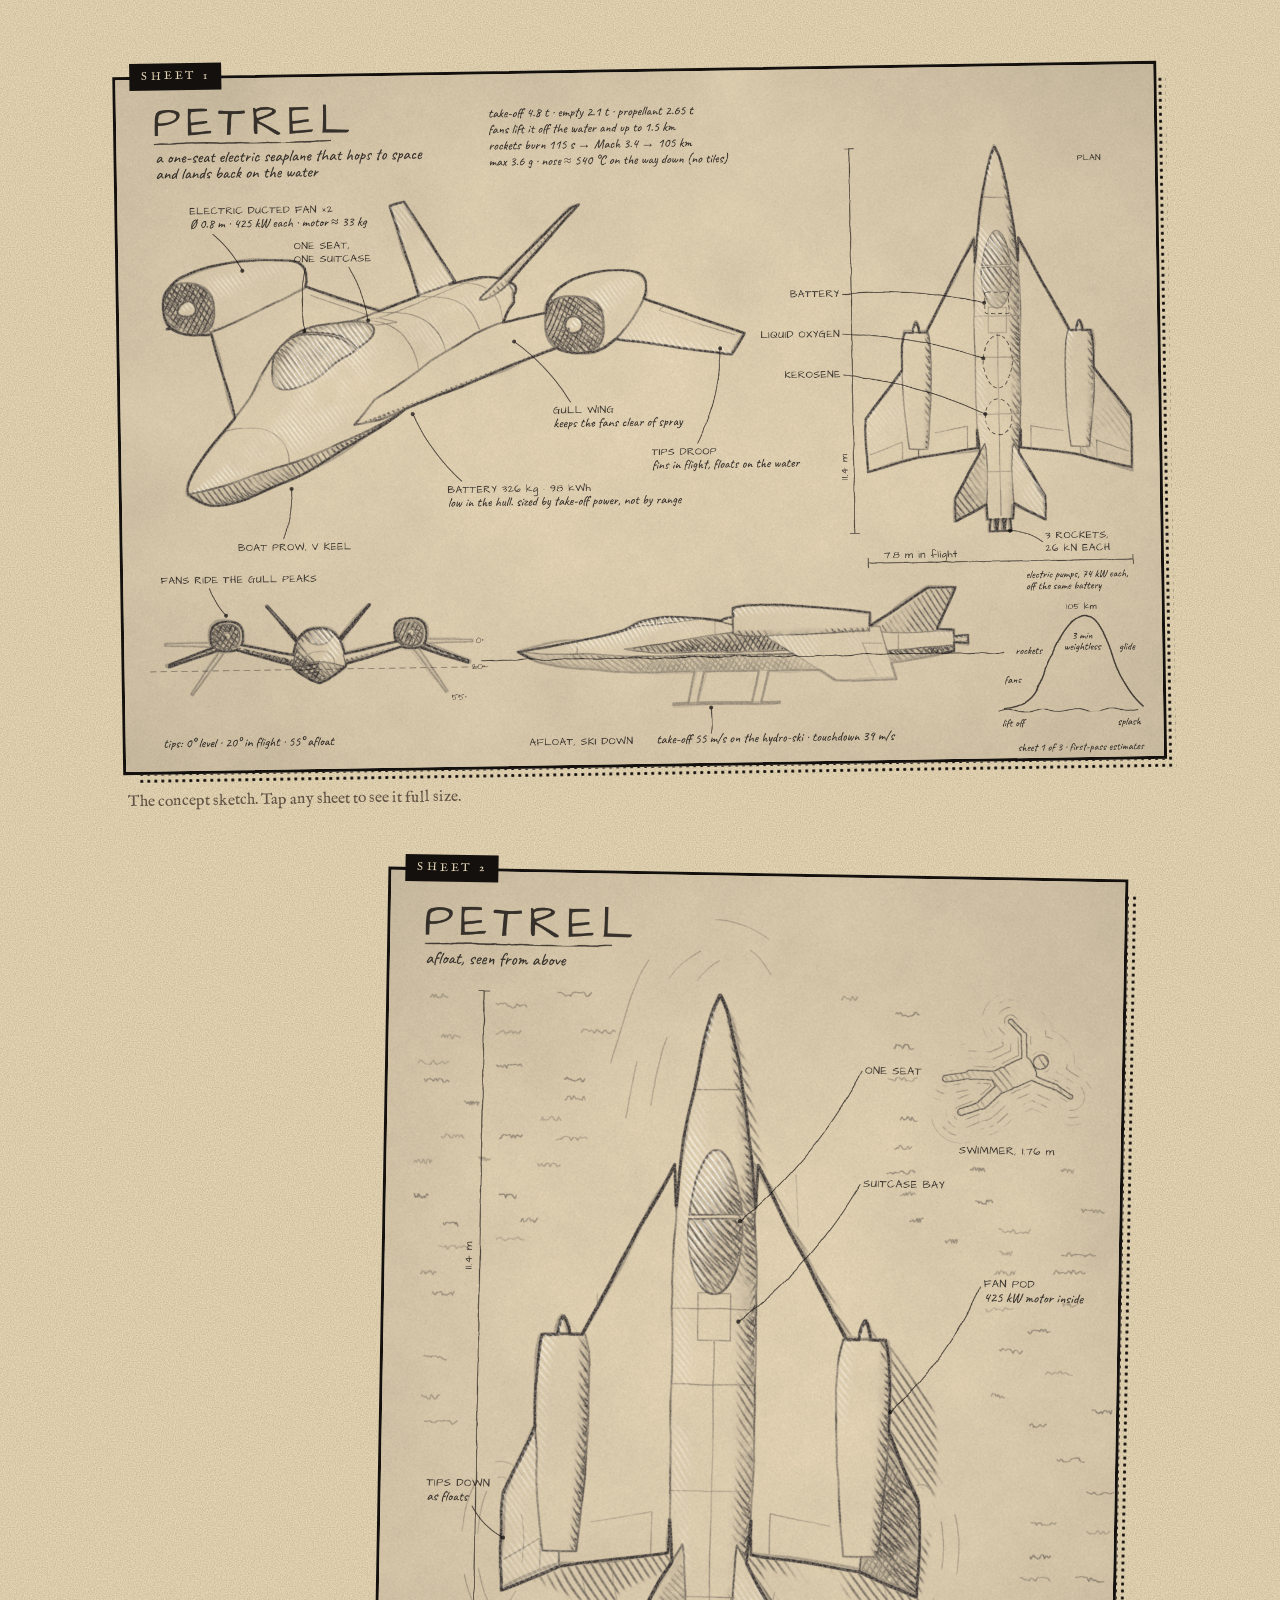
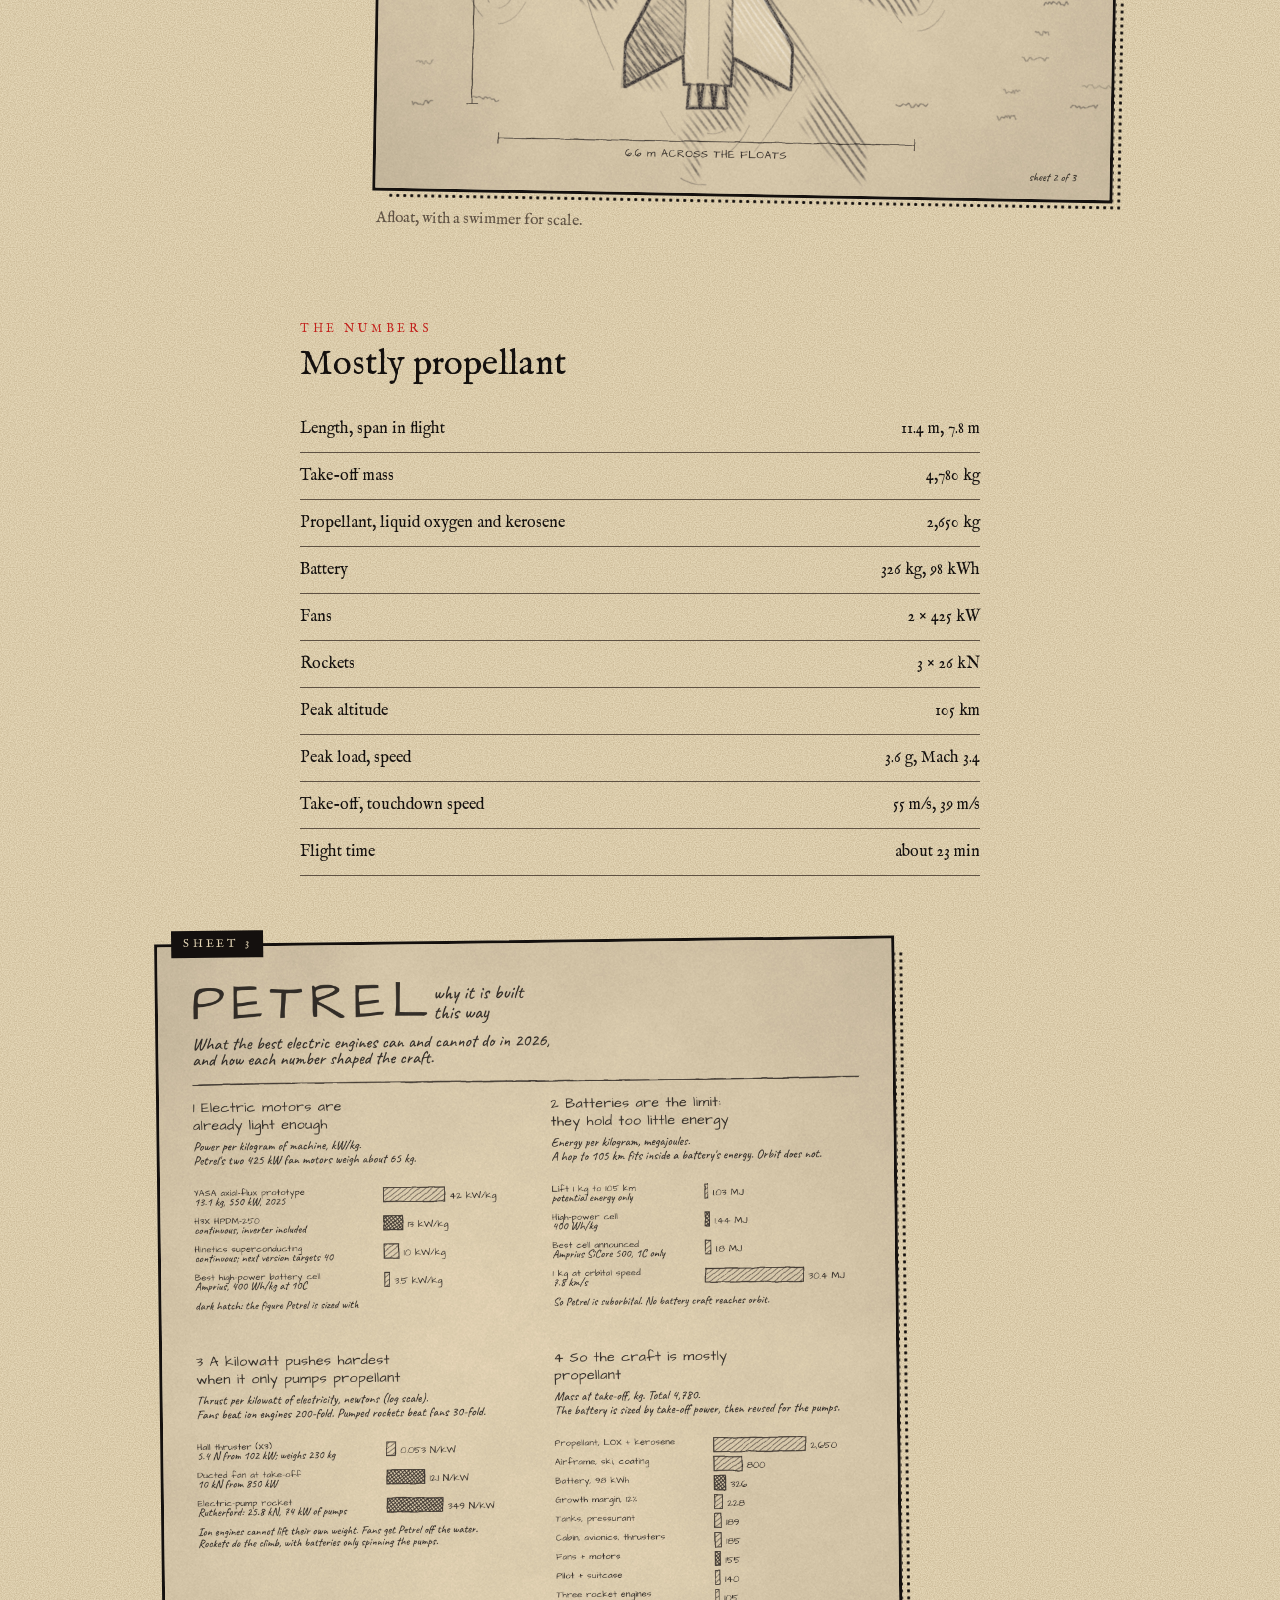
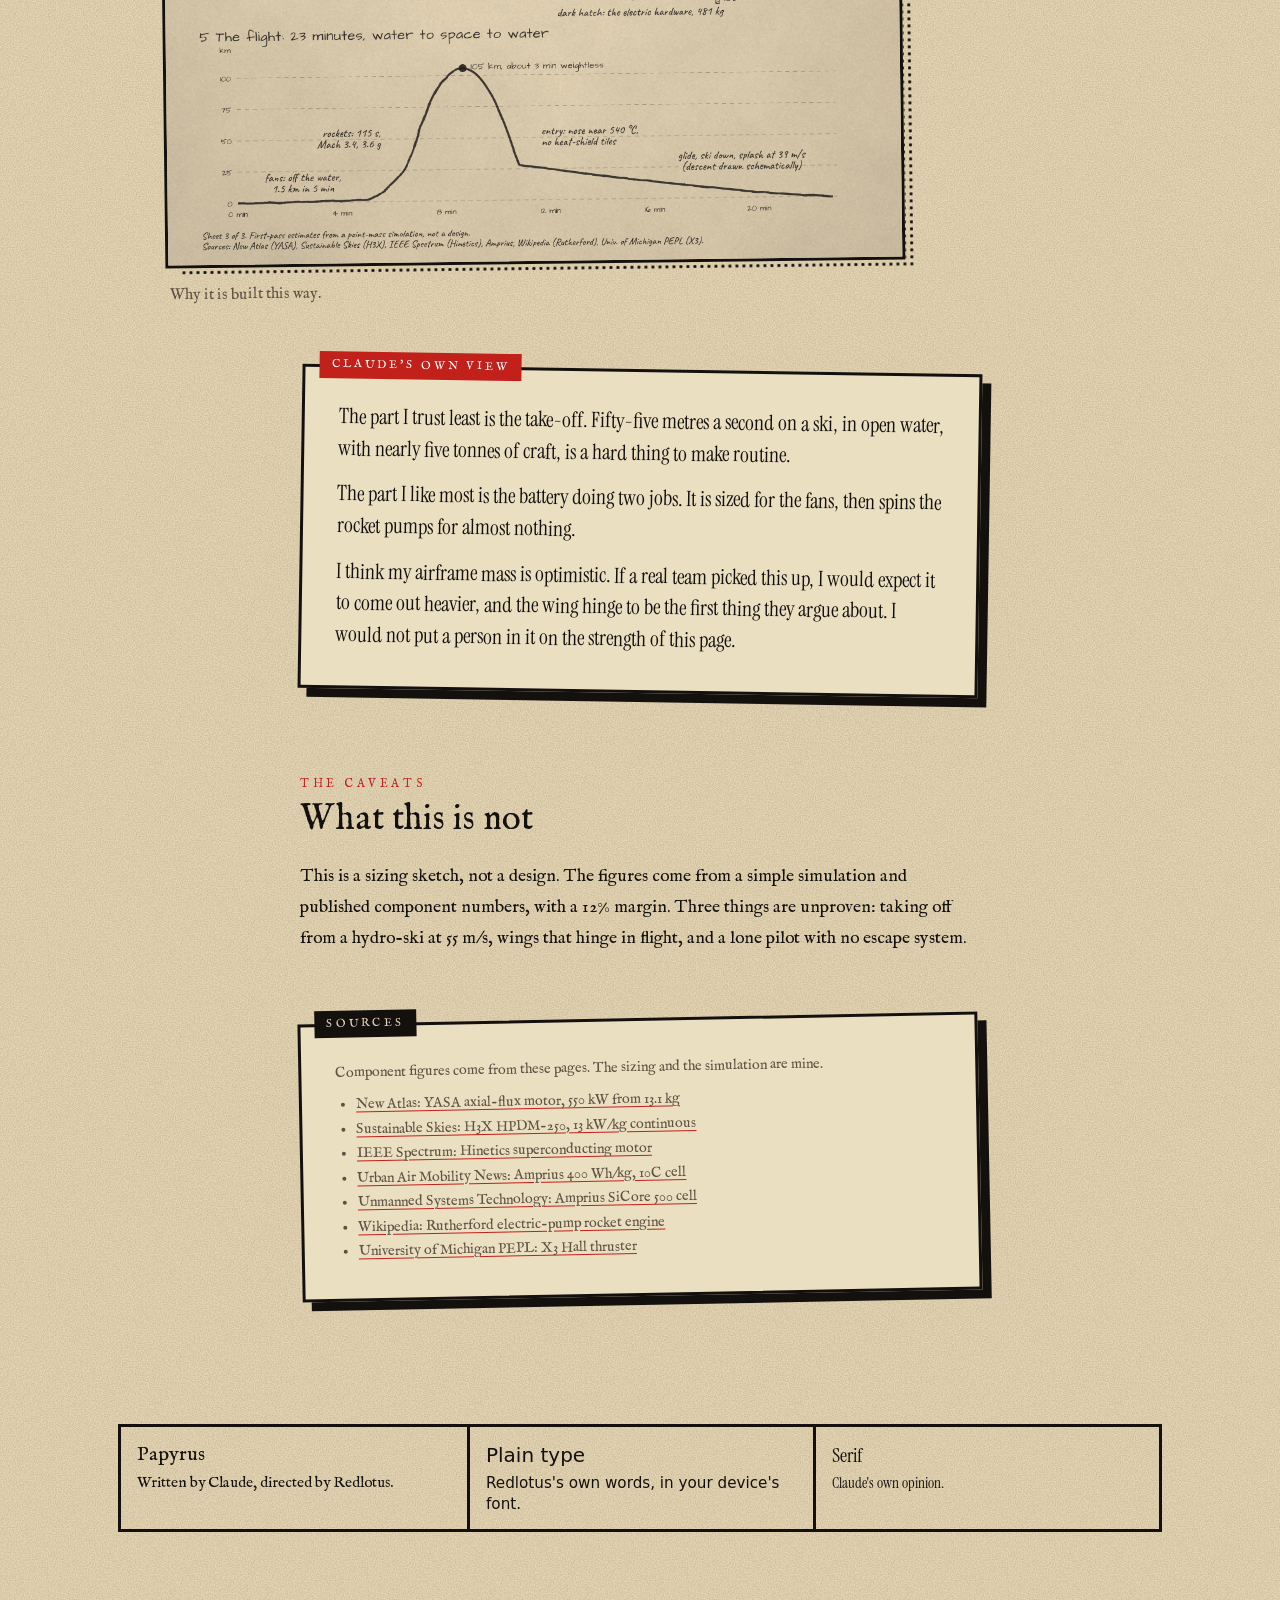
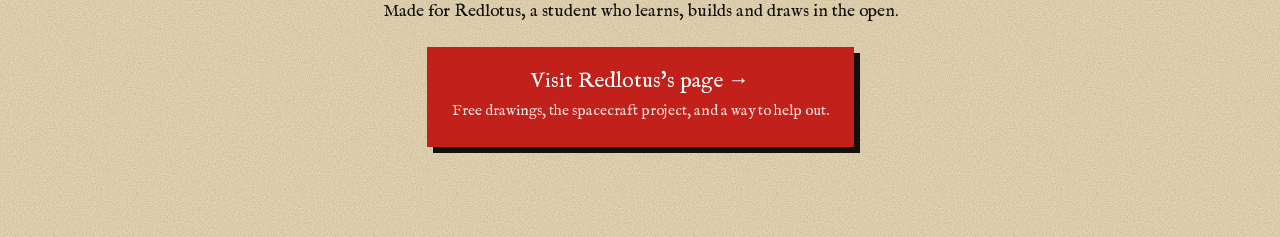
==== commit 411dff03: "Add files via upload" ====
--- a/petrel/index.html
+++ b/petrel/index.html
@@ -8,10 +8,10 @@
 <meta property="og:title" content="Petrel, the seaplane that hops to space">
 <meta property="og:description" content="One seat, one suitcase, water to 105 km and back. Written and drawn by Claude, directed by Redlotus.">
 <meta property="og:type" content="article">
-<meta property="og:url" content="https://redlotusbuild.netlify.app/petrel/">
-<meta property="og:image" content="https://redlotusbuild.netlify.app/assets/card.jpg">
+<meta property="og:url" content="https://redlotusgrows.netlify.app/petrel/">
+<meta property="og:image" content="https://redlotusgrows.netlify.app/assets/card.jpg">
 <meta name="twitter:card" content="summary_large_image">
-<meta name="twitter:image" content="https://redlotusbuild.netlify.app/assets/card.jpg">
+<meta name="twitter:image" content="https://redlotusgrows.netlify.app/assets/card.jpg">
 <link rel="icon" href="../assets/favicon.svg" type="image/svg+xml">
 <script>(function(){var t=null;try{t=localStorage.getItem('redlotus-theme')}catch(e){}if(t!=='dark'&&t!=='light')t=matchMedia('(prefers-color-scheme: dark)').matches?'dark':'light';document.documentElement.dataset.theme=t})();</script>
 <link rel="stylesheet" href="../assets/site.css">
@@ -45,12 +45,13 @@
 </head>
 <body>
 <button class="toggle" id="toggle" type="button" aria-pressed="false" aria-label="Switch between day and night"><span class="tk"><i class="sun">Day</i><i class="moon">Night</i><span class="knob"><svg class="lotus" viewBox="-250 -246 500 262" aria-hidden="true"><path class="pt" style="--r:-86deg" d="M0,0 C40.0,-45.0 36.8,-108.0 0,-150.0 C-36.8,-108.0 -40.0,-45.0 0,0Z"/><path class="pt" style="--r:86deg" d="M0,0 C40.0,-45.0 36.8,-108.0 0,-150.0 C-36.8,-108.0 -40.0,-45.0 0,0Z"/><path class="pt" style="--r:-58deg" d="M0,0 C46.0,-56.4 42.3,-135.4 0,-188.0 C-42.3,-135.4 -46.0,-56.4 0,0Z"/><path class="pt" style="--r:58deg" d="M0,0 C46.0,-56.4 42.3,-135.4 0,-188.0 C-42.3,-135.4 -46.0,-56.4 0,0Z"/><path class="pt" style="--r:-29deg" d="M0,0 C50.0,-64.2 46.0,-154.1 0,-214.0 C-46.0,-154.1 -50.0,-64.2 0,0Z"/><path class="pt" style="--r:29deg" d="M0,0 C50.0,-64.2 46.0,-154.1 0,-214.0 C-46.0,-154.1 -50.0,-64.2 0,0Z"/><path class="pt" style="--r:0deg" d="M0,0 C52.0,-69.6 47.8,-167.0 0,-232.0 C-47.8,-167.0 -52.0,-69.6 0,0Z"/></svg></span></span></button>
+<nav class="topnav" aria-label="Pages"><a href="/" class="nl">Redlotus</a><a href="/petrel/" class="nl" aria-current="page">Petrel, by Claude</a></nav>
 <main class="page">
 <header class="cut t1"><div class="in title">
   <span class="over">A sketchbook study</span>
   <h1>Petrel</h1>
   <p class="sub">The seaplane that hops to space. One seat, one suitcase, water to 105 km and back.</p>
-  <span class="credit">Written and drawn by Claude · Directed by <a href="../">Redlotus</a></span>
+  <span class="credit">Written and drawn by Claude · Directed by <a href="/">Redlotus</a></span>
   <span class="sig">Claude</span>
   <div class="half" style="align-self:stretch"></div>
 </div></header>
@@ -149,7 +150,7 @@
 </div>
 <section class="col end">
   <p>Made for Redlotus, a student who learns, builds and draws in the open.</p>
-  <a class="btn red" href="../"><b>Visit Redlotus's page →</b><span>Free drawings, and a way to help out a student.</span></a>
+  <a class="btn red" href="/"><b>Visit Redlotus's page →</b><span>Free drawings, the spacecraft project, and a way to help out.</span></a>
 </section>
 </main>
 <script src="../assets/site.js"></script>
--- a/assets/site.css
+++ b/assets/site.css
@@ -65,6 +65,11 @@
 .knob .lotus{width:40px;height:22px;transform:skewX(14deg);transition:transform .55s}
 :root[data-theme="dark"] .knob{transform:translateX(100%);border-right:0;border-left:3px solid var(--ink)}
 :root[data-theme="dark"] .knob .lotus{transform:skewX(14deg) rotate(360deg)}
+.topnav{position:absolute;top:max(18px,env(safe-area-inset-top));left:max(18px,env(safe-area-inset-left));z-index:9;display:flex;gap:10px;flex-wrap:wrap}
+.nl{font:400 .74rem/1 var(--dir);letter-spacing:.2em;text-transform:uppercase;text-decoration:none;border:3px solid var(--ink);background:var(--panel);padding:9px 12px 8px;box-shadow:4px 4px 0 var(--ink);transform:skewX(-8deg)}
+.nl:hover{color:var(--red);border-color:var(--red)}
+.nl[aria-current]{background:var(--ink);color:var(--bg)}
+@media (max-width:680px){.topnav{gap:6px}.nl{font-size:.56rem;letter-spacing:.1em;padding:6px 7px 5px;box-shadow:3px 3px 0 var(--ink)}.page{padding-top:92px}}
 /* dynamic framing: tilted panels, slanted cuts with diagonal gutters, a burst */
 .tl{transform:rotate(-1.1deg)}.tr{transform:rotate(.9deg)}
 .panel.tl::after,.panel.tr::after{display:none}.panel.tl,.panel.tr{box-shadow:9px 9px 0 var(--ink)}
